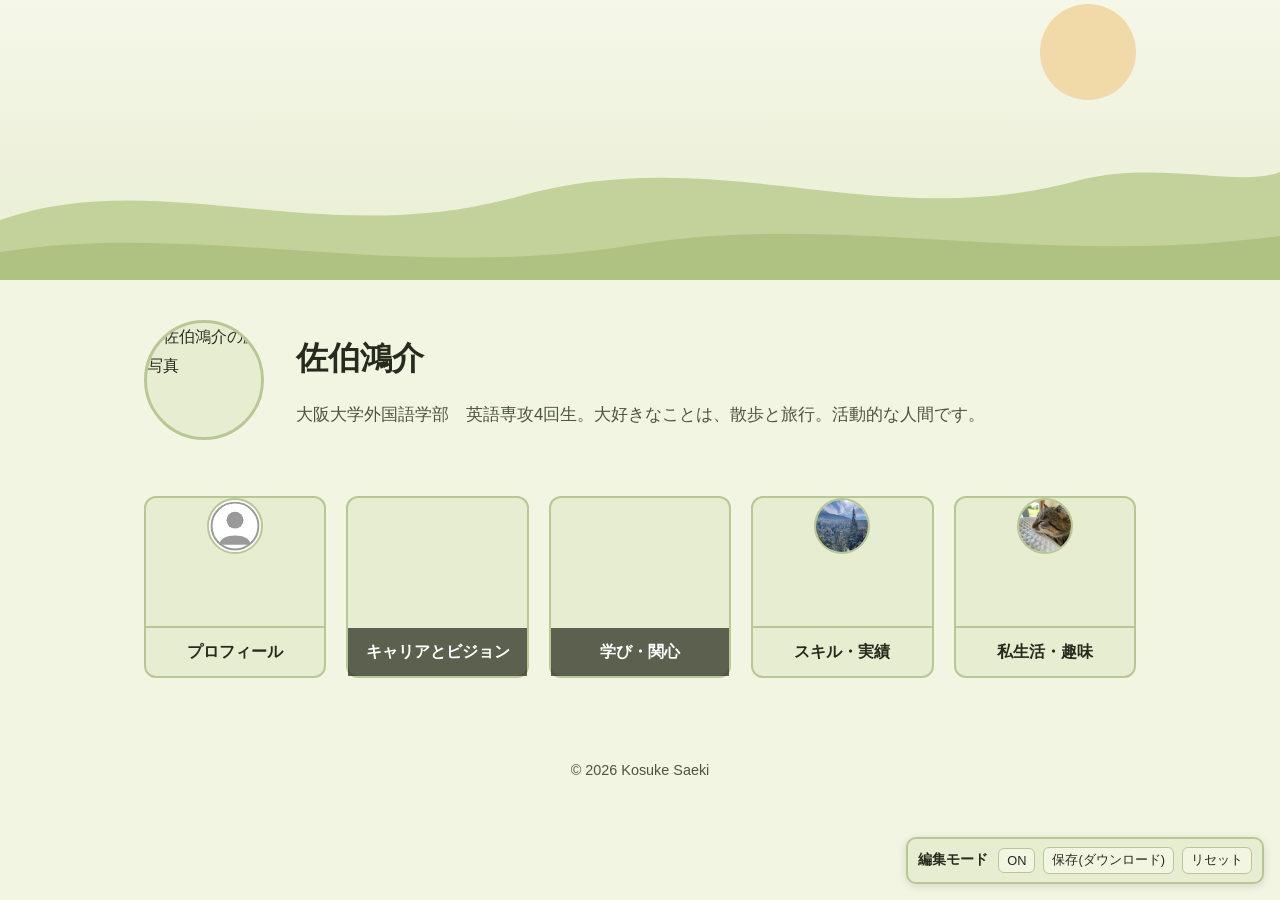
==== index.html @ b9dee9be "Replace nav card emoji with photo icons, redesign digest as circle chain - Profile, skills, and life" ====
<!doctype html>
<html lang="ja">
<head>
  <meta charset="UTF-8" />
  <meta name="viewport" content="width=device-width, initial-scale=1.0" />
  <meta name="robots" content="noindex, nofollow" />
  <title>佐伯鴻介 | Portfolio</title>
  <link rel="stylesheet" href="style.css" />
</head>
<body>
  <header class="banner">
    <img src="images/banner-placeholder.svg" alt="" />
  </header>

  <section class="profile-summary">
    <div class="profile-summary__photo">
      <img src="images/profile-icon.jpg" alt="佐伯鴻介の顔写真" />
    </div>
    <div class="profile-summary__text">
      <h1>佐伯鴻介</h1>
      <p>大阪大学外国語学部　英語専攻4回生。大好きなことは、散歩と旅行。活動的な人間です。</p>
    </div>
  </section>

  <nav class="nav-grid" aria-label="セクションナビゲーション">
    <a class="nav-card" href="profile.html">
      <img class="nav-card__icon-img" src="images/icon-profile.svg" alt="" aria-hidden="true" />
      <span class="nav-card__label">プロフィール</span>
    </a>
    <a class="nav-card nav-card--photo" href="career.html" style="background-image: url('images/career-thumb.jpg');">
      <span class="nav-card__label">キャリアとビジョン</span>
    </a>
    <a class="nav-card nav-card--photo" href="interests.html" style="background-image: url('images/interests-thumb.jpg');">
      <span class="nav-card__label">学び・関心</span>
    </a>
    <a class="nav-card" href="skills.html">
      <img class="nav-card__icon-img" src="images/icon-skills.jpg" alt="" aria-hidden="true" />
      <span class="nav-card__label">スキル・実績</span>
    </a>
    <a class="nav-card" href="life.html">
      <img class="nav-card__icon-img" src="images/icon-life.jpg" alt="" aria-hidden="true" />
      <span class="nav-card__label">私生活・趣味</span>
    </a>
  </nav>

  <footer>&copy; 2026 Kosuke Saeki</footer>
  <script src="edit-mode.js" defer></script>
</body>
</html>
---- style.css ----
:root {
  --color-bg: #f2f5e2;
  --color-card-bg: #e7edd0;
  --color-border: #b9c795;
  --color-text: #262b1d;
  --color-text-secondary: #4b5540;
  --color-accent: #b85c34;
  --color-accent-hover: #9a4b2a;
  --font-family: "Yu Gothic Medium", "Yu Gothic", "Noto Sans JP",
    "Hiragino Kaku Gothic ProN", Meiryo, sans-serif;
  --max-width: 1040px;
}

* {
  box-sizing: border-box;
}

body {
  margin: 0;
  background-color: var(--color-bg);
  color: var(--color-text);
  font-family: var(--font-family);
  font-size: 16px;
  line-height: 1.8;
}

a {
  color: var(--color-accent);
}

a:hover,
a:focus {
  color: var(--color-accent-hover);
}

img {
  max-width: 100%;
  display: block;
}

.container {
  max-width: var(--max-width);
  margin: 0 auto;
  padding: 0 24px;
}

/* ヘッダーバナー */
.banner {
  width: 100%;
  height: 280px;
  overflow: hidden;
}

.banner img {
  width: 100%;
  height: 100%;
  object-fit: cover;
}

/* 氏名・基本情報エリア */
.profile-summary {
  display: flex;
  align-items: center;
  gap: 32px;
  padding: 40px 24px;
  max-width: var(--max-width);
  margin: 0 auto;
}

.profile-summary__photo {
  flex: 0 0 auto;
  width: 120px;
  height: 120px;
  border-radius: 50%;
  overflow: hidden;
  border: 3px solid var(--color-border);
  background-color: var(--color-card-bg);
}

.profile-summary__photo img {
  width: 100%;
  height: 100%;
  object-fit: cover;
}

.profile-summary__text h1 {
  margin: 0 0 12px;
  font-size: 2rem;
}

.profile-summary__text p {
  margin: 0;
  color: var(--color-text-secondary);
  font-size: 1.05rem;
}

/* 5ブロックのナビゲーションカード */
.nav-grid {
  display: grid;
  grid-template-columns: repeat(5, 1fr);
  gap: 20px;
  padding: 16px 24px 56px;
  max-width: var(--max-width);
  margin: 0 auto;
}

.nav-card {
  display: flex;
  flex-direction: column;
  align-items: center;
  justify-content: center;
  aspect-ratio: 1 / 1;
  background-color: var(--color-card-bg);
  border: 2px solid var(--color-border);
  border-radius: 12px;
  text-decoration: none;
  color: var(--color-text);
  transition: border-color 0.2s ease, transform 0.2s ease;
}

.nav-card:hover,
.nav-card:focus {
  border-color: var(--color-accent);
  transform: translateY(-4px);
  color: var(--color-text);
}

.nav-card__icon {
  font-size: 2.4rem;
  margin-bottom: 12px;
}

.nav-card__icon-img {
  width: 56px;
  height: 56px;
  object-fit: cover;
  border-radius: 50%;
  border: 2px solid var(--color-border);
  margin-bottom: 12px;
  background-color: #fff;
}

.nav-card__label {
  width: 100%;
  text-align: center;
  padding: 10px 8px;
  font-size: 1rem;
  font-weight: 700;
  border-top: 2px solid var(--color-border);
  margin-top: auto;
}

.nav-card:hover .nav-card__label,
.nav-card:focus .nav-card__label {
  border-top-color: var(--color-accent);
}

.nav-card--photo {
  background-size: cover;
  background-position: center;
  justify-content: flex-end;
}

.nav-card--photo .nav-card__label {
  background-color: rgba(38, 43, 29, 0.72);
  color: #fff;
  border-top: none;
}

.nav-card--photo:hover,
.nav-card--photo:focus {
  border-color: var(--color-accent);
}

.nav-card--photo:hover .nav-card__label,
.nav-card--photo:focus .nav-card__label {
  background-color: var(--color-accent);
}

/* 詳細ページ内のセクション画像 */
.section-thumb {
  float: right;
  width: 260px;
  max-width: 40%;
  height: auto;
  margin: 0 0 20px 24px;
  border-radius: 12px;
  border: 2px solid var(--color-border);
  object-fit: cover;
}

.section-thumb--small {
  width: 160px;
}

.photo-digest {
  float: right;
  width: 260px;
  max-width: 50%;
  margin: 8px 0 28px 24px;
  display: flex;
  align-items: center;
  justify-content: center;
}

.photo-digest img {
  width: 62px;
  height: 62px;
  border-radius: 50%;
  object-fit: cover;
  border: 3px solid var(--color-bg);
  box-shadow: 0 0 0 2px var(--color-border);
  margin-left: -16px;
  position: relative;
}

.photo-digest img:first-child {
  margin-left: 0;
}

.photo-digest img:nth-child(odd) {
  transform: translateY(-10px);
}

.photo-digest img:nth-child(even) {
  transform: translateY(10px);
  z-index: 1;
}

@media (max-width: 600px) {
  .section-thumb {
    float: none;
    width: 100%;
    max-width: 320px;
    margin: 0 auto 20px;
  }

  .section-thumb--small {
    max-width: 160px;
  }

  .photo-digest {
    float: none;
    width: 100%;
    max-width: 280px;
    margin: 0 auto 20px;
  }
}

/* 詳細ページ共通 */
.page-header {
  padding: 24px;
  max-width: var(--max-width);
  margin: 0 auto;
}

.back-link {
  display: inline-block;
  margin-bottom: 16px;
  font-size: 0.95rem;
  text-decoration: none;
}

.page-header h1 {
  margin: 0 0 8px;
  font-size: 1.8rem;
}

.page-lead {
  color: var(--color-text-secondary);
}

.detail-section {
  max-width: var(--max-width);
  margin: 0 auto;
  padding: 0 24px 40px;
}

.detail-section h2 {
  font-size: 1.3rem;
  border-bottom: 2px solid var(--color-border);
  padding-bottom: 6px;
  margin-top: 40px;
}

.detail-section .placeholder-note {
  color: var(--color-text-secondary);
  font-style: normal;
}

.detail-section ul {
  margin: 0;
  padding-left: 1.4em;
}

.detail-section li {
  margin-bottom: 6px;
}

.photo-grid {
  display: grid;
  grid-template-columns: repeat(2, 1fr);
  gap: 16px;
  max-width: 480px;
}

.photo-grid img {
  width: 100%;
  aspect-ratio: 1 / 1;
  object-fit: cover;
  border-radius: 12px;
  border: 2px solid var(--color-border);
}

@media (max-width: 480px) {
  .photo-grid {
    grid-template-columns: 1fr;
    max-width: 260px;
  }
}

footer {
  text-align: center;
  padding: 24px;
  color: var(--color-text-secondary);
  font-size: 0.9rem;
}

/* レスポンシブ */
/* 編集モード */
.edit-mode-active [contenteditable="true"]:hover,
.edit-mode-active [contenteditable="true"]:focus {
  outline: 2px dashed var(--color-accent);
  outline-offset: 2px;
  background-color: rgba(184, 92, 52, 0.06);
}

.edit-panel {
  position: fixed;
  right: 16px;
  bottom: 16px;
  z-index: 1000;
  display: flex;
  align-items: center;
  gap: 8px;
  background-color: var(--color-card-bg);
  border: 2px solid var(--color-border);
  border-radius: 10px;
  padding: 8px 10px;
  font-size: 0.85rem;
  box-shadow: 0 2px 10px rgba(0, 0, 0, 0.12);
}

.edit-panel__label {
  font-weight: 700;
  color: var(--color-text);
  margin-right: 2px;
}

.edit-panel button {
  font-family: var(--font-family);
  font-size: 0.8rem;
  border: 1px solid var(--color-border);
  background-color: var(--color-bg);
  color: var(--color-text);
  border-radius: 6px;
  padding: 4px 8px;
  cursor: pointer;
}

.edit-panel button:hover {
  border-color: var(--color-accent);
  color: var(--color-accent);
}

@media (max-width: 900px) {
  .nav-grid {
    grid-template-columns: repeat(3, 1fr);
  }
}

@media (max-width: 600px) {
  .banner {
    height: 160px;
  }

  .profile-summary {
    flex-direction: column;
    text-align: center;
    gap: 16px;
    padding: 28px 20px;
  }

  .nav-grid {
    grid-template-columns: repeat(2, 1fr);
    padding: 8px 20px 40px;
  }

  .profile-summary__text h1 {
    font-size: 1.6rem;
  }
}
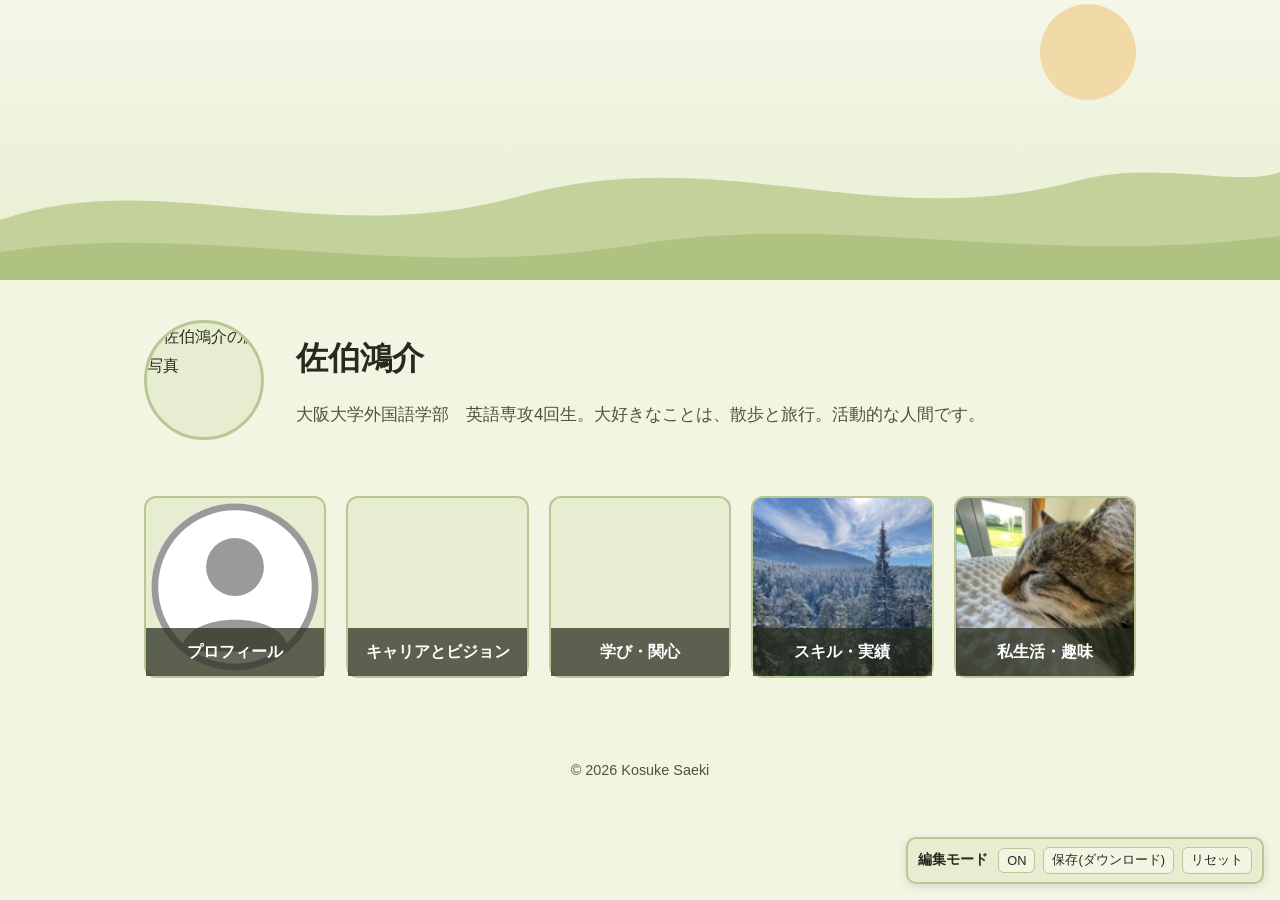
==== commit d947e8bb: "Unify all five nav cards to the same full-bleed photo card size Profile, skills, and life now use th" ====
--- a/index.html
+++ b/index.html
@@ -23,8 +23,7 @@
   </section>
 
   <nav class="nav-grid" aria-label="セクションナビゲーション">
-    <a class="nav-card" href="profile.html">
-      <img class="nav-card__icon-img" src="images/icon-profile.svg" alt="" aria-hidden="true" />
+    <a class="nav-card nav-card--photo" href="profile.html" style="background-image: url('images/icon-profile.svg');">
       <span class="nav-card__label">プロフィール</span>
     </a>
     <a class="nav-card nav-card--photo" href="career.html" style="background-image: url('images/career-thumb.jpg');">
@@ -33,12 +32,10 @@
     <a class="nav-card nav-card--photo" href="interests.html" style="background-image: url('images/interests-thumb.jpg');">
       <span class="nav-card__label">学び・関心</span>
     </a>
-    <a class="nav-card" href="skills.html">
-      <img class="nav-card__icon-img" src="images/icon-skills.jpg" alt="" aria-hidden="true" />
+    <a class="nav-card nav-card--photo" href="skills.html" style="background-image: url('images/icon-skills.jpg');">
       <span class="nav-card__label">スキル・実績</span>
     </a>
-    <a class="nav-card" href="life.html">
-      <img class="nav-card__icon-img" src="images/icon-life.jpg" alt="" aria-hidden="true" />
+    <a class="nav-card nav-card--photo" href="life.html" style="background-image: url('images/icon-life.jpg');">
       <span class="nav-card__label">私生活・趣味</span>
     </a>
   </nav>
--- a/style.css
+++ b/style.css
@@ -123,21 +123,6 @@
   border-color: var(--color-accent);
   transform: translateY(-4px);
   color: var(--color-text);
-}
-
-.nav-card__icon {
-  font-size: 2.4rem;
-  margin-bottom: 12px;
-}
-
-.nav-card__icon-img {
-  width: 56px;
-  height: 56px;
-  object-fit: cover;
-  border-radius: 50%;
-  border: 2px solid var(--color-border);
-  margin-bottom: 12px;
-  background-color: #fff;
 }
 
 .nav-card__label {
@@ -373,6 +358,35 @@
   color: var(--color-accent);
 }
 
+.edit-img-toolbar {
+  position: absolute;
+  z-index: 1001;
+  display: flex;
+  gap: 4px;
+  background-color: var(--color-card-bg);
+  border: 2px solid var(--color-accent);
+  border-radius: 8px;
+  padding: 4px;
+  box-shadow: 0 2px 10px rgba(0, 0, 0, 0.18);
+}
+
+.edit-img-toolbar button {
+  font-family: var(--font-family);
+  font-size: 0.85rem;
+  line-height: 1;
+  border: 1px solid var(--color-border);
+  background-color: var(--color-bg);
+  color: var(--color-text);
+  border-radius: 5px;
+  padding: 5px 7px;
+  cursor: pointer;
+}
+
+.edit-img-toolbar button:hover {
+  border-color: var(--color-accent);
+  color: var(--color-accent);
+}
+
 @media (max-width: 900px) {
   .nav-grid {
     grid-template-columns: repeat(3, 1fr);
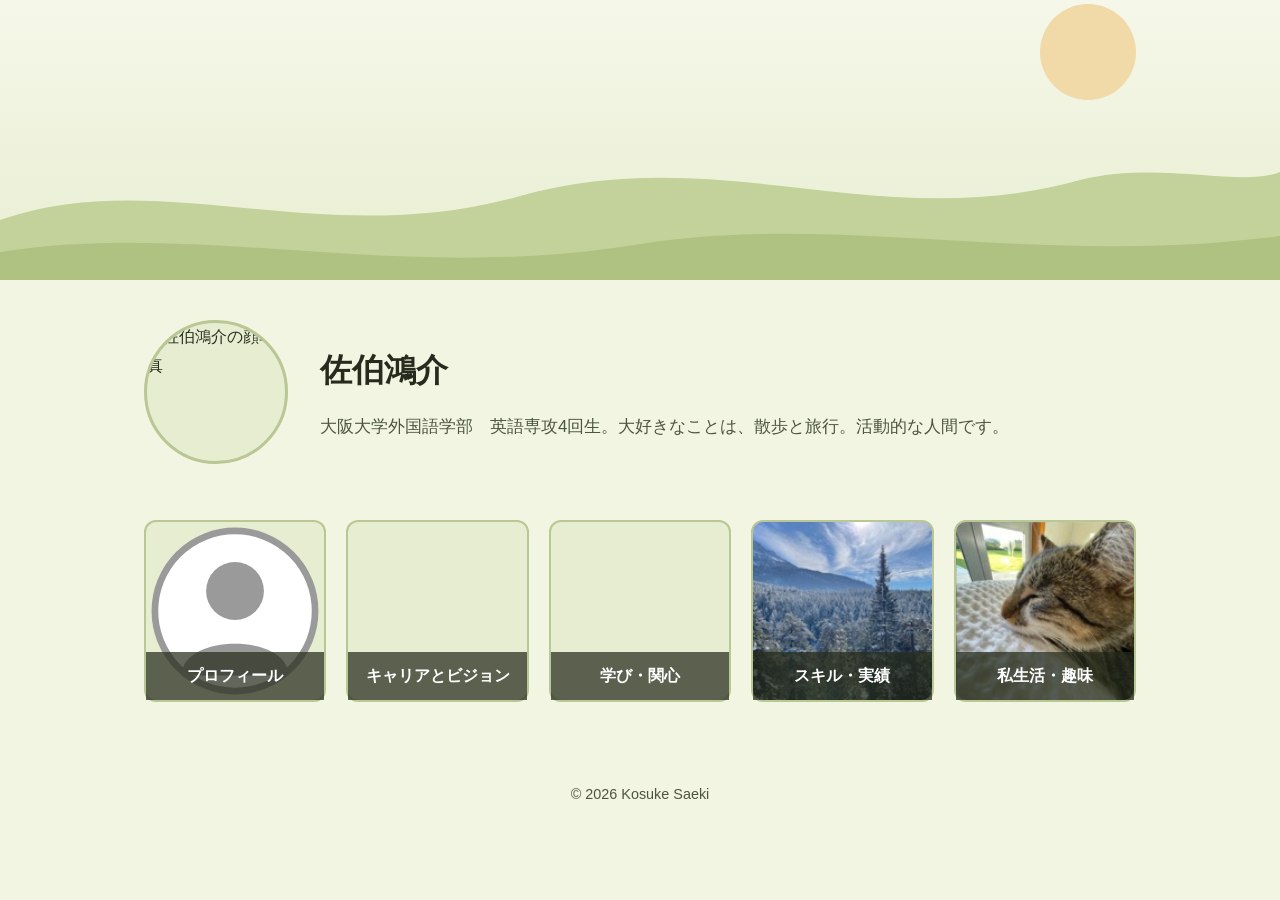
==== commit c228bcef: "Finalize for public launch: remove edit mode, fix mobile overflow - Delete edit-mode.js and remove i" ====
--- a/index.html
+++ b/index.html
@@ -41,6 +41,5 @@
   </nav>
 
   <footer>&copy; 2026 Kosuke Saeki</footer>
-  <script src="edit-mode.js" defer></script>
 </body>
 </html>
--- a/style.css
+++ b/style.css
@@ -69,8 +69,8 @@
 
 .profile-summary__photo {
   flex: 0 0 auto;
-  width: 120px;
-  height: 120px;
+  width: 144px;
+  height: 144px;
   border-radius: 50%;
   overflow: hidden;
   border: 3px solid var(--color-border);
@@ -180,22 +180,22 @@
 
 .photo-digest {
   float: right;
-  width: 260px;
-  max-width: 50%;
-  margin: 8px 0 28px 24px;
+  width: 820px;
+  max-width: 90%;
+  margin: -117px 0 28px 24px;
   display: flex;
   align-items: center;
   justify-content: center;
 }
 
 .photo-digest img {
-  width: 62px;
-  height: 62px;
+  width: 206px;
+  height: 206px;
   border-radius: 50%;
   object-fit: cover;
-  border: 3px solid var(--color-bg);
-  box-shadow: 0 0 0 2px var(--color-border);
-  margin-left: -16px;
+  border: 10px solid var(--color-bg);
+  box-shadow: 0 0 0 6px var(--color-border);
+  margin-left: -53px;
   position: relative;
 }
 
@@ -204,11 +204,11 @@
 }
 
 .photo-digest img:nth-child(odd) {
-  transform: translateY(-10px);
+  transform: translateY(-58px);
 }
 
 .photo-digest img:nth-child(even) {
-  transform: translateY(10px);
+  transform: translateY(58px);
   z-index: 1;
 }
 
@@ -227,8 +227,24 @@
   .photo-digest {
     float: none;
     width: 100%;
-    max-width: 280px;
-    margin: 0 auto 20px;
+    max-width: 480px;
+    margin: 20px auto 20px;
+  }
+
+  .photo-digest img {
+    width: 72px;
+    height: 72px;
+    border: 4px solid var(--color-bg);
+    box-shadow: 0 0 0 2px var(--color-border);
+    margin-left: -19px;
+  }
+
+  .photo-digest img:nth-child(odd) {
+    transform: translateY(-20px);
+  }
+
+  .photo-digest img:nth-child(even) {
+    transform: translateY(20px);
   }
 }
 
@@ -312,81 +328,6 @@
 }
 
 /* レスポンシブ */
-/* 編集モード */
-.edit-mode-active [contenteditable="true"]:hover,
-.edit-mode-active [contenteditable="true"]:focus {
-  outline: 2px dashed var(--color-accent);
-  outline-offset: 2px;
-  background-color: rgba(184, 92, 52, 0.06);
-}
-
-.edit-panel {
-  position: fixed;
-  right: 16px;
-  bottom: 16px;
-  z-index: 1000;
-  display: flex;
-  align-items: center;
-  gap: 8px;
-  background-color: var(--color-card-bg);
-  border: 2px solid var(--color-border);
-  border-radius: 10px;
-  padding: 8px 10px;
-  font-size: 0.85rem;
-  box-shadow: 0 2px 10px rgba(0, 0, 0, 0.12);
-}
-
-.edit-panel__label {
-  font-weight: 700;
-  color: var(--color-text);
-  margin-right: 2px;
-}
-
-.edit-panel button {
-  font-family: var(--font-family);
-  font-size: 0.8rem;
-  border: 1px solid var(--color-border);
-  background-color: var(--color-bg);
-  color: var(--color-text);
-  border-radius: 6px;
-  padding: 4px 8px;
-  cursor: pointer;
-}
-
-.edit-panel button:hover {
-  border-color: var(--color-accent);
-  color: var(--color-accent);
-}
-
-.edit-img-toolbar {
-  position: absolute;
-  z-index: 1001;
-  display: flex;
-  gap: 4px;
-  background-color: var(--color-card-bg);
-  border: 2px solid var(--color-accent);
-  border-radius: 8px;
-  padding: 4px;
-  box-shadow: 0 2px 10px rgba(0, 0, 0, 0.18);
-}
-
-.edit-img-toolbar button {
-  font-family: var(--font-family);
-  font-size: 0.85rem;
-  line-height: 1;
-  border: 1px solid var(--color-border);
-  background-color: var(--color-bg);
-  color: var(--color-text);
-  border-radius: 5px;
-  padding: 5px 7px;
-  cursor: pointer;
-}
-
-.edit-img-toolbar button:hover {
-  border-color: var(--color-accent);
-  color: var(--color-accent);
-}
-
 @media (max-width: 900px) {
   .nav-grid {
     grid-template-columns: repeat(3, 1fr);
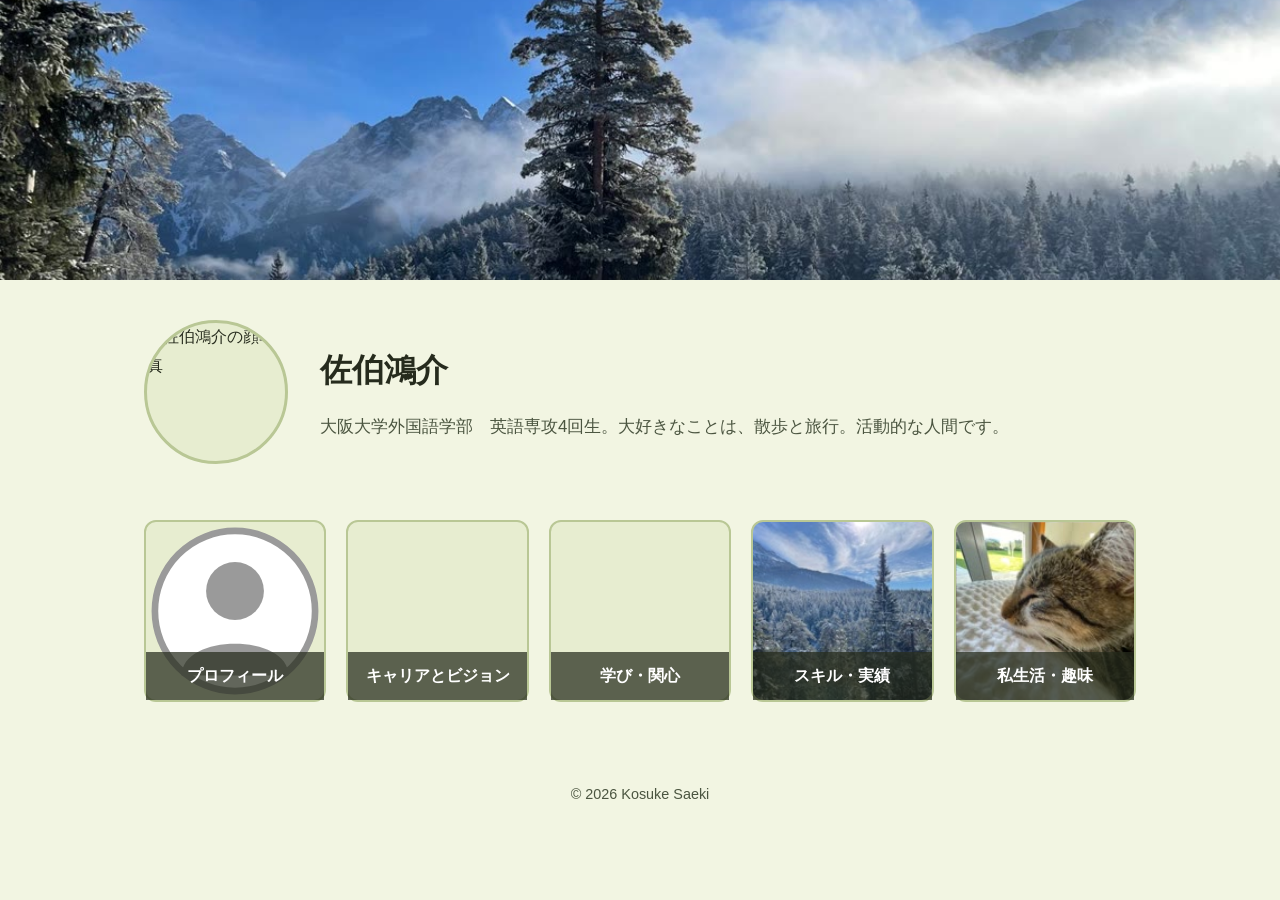
==== commit e6f02293: "Replace top banner photo, move backpacking photos to a dedicated gallery - Set the header banner to " ====
--- a/index.html
+++ b/index.html
@@ -9,7 +9,7 @@
 </head>
 <body>
   <header class="banner">
-    <img src="images/banner-placeholder.svg" alt="" />
+    <img src="images/banner.jpg" alt="" />
   </header>
 
   <section class="profile-summary">
--- a/style.css
+++ b/style.css
@@ -178,38 +178,17 @@
   width: 160px;
 }
 
-.photo-digest {
-  float: right;
-  width: 820px;
-  max-width: 90%;
-  margin: -117px 0 28px 24px;
+.photo-gallery {
   display: flex;
-  align-items: center;
-  justify-content: center;
-}
-
-.photo-digest img {
-  width: 206px;
-  height: 206px;
-  border-radius: 50%;
-  object-fit: cover;
-  border: 10px solid var(--color-bg);
-  box-shadow: 0 0 0 6px var(--color-border);
-  margin-left: -53px;
-  position: relative;
-}
-
-.photo-digest img:first-child {
-  margin-left: 0;
-}
-
-.photo-digest img:nth-child(odd) {
-  transform: translateY(-58px);
-}
-
-.photo-digest img:nth-child(even) {
-  transform: translateY(58px);
-  z-index: 1;
+  flex-direction: column;
+  gap: 24px;
+}
+
+.photo-gallery img {
+  width: 100%;
+  max-width: 640px;
+  border-radius: 12px;
+  border: 2px solid var(--color-border);
 }
 
 @media (max-width: 600px) {
@@ -223,29 +202,6 @@
   .section-thumb--small {
     max-width: 160px;
   }
-
-  .photo-digest {
-    float: none;
-    width: 100%;
-    max-width: 480px;
-    margin: 20px auto 20px;
-  }
-
-  .photo-digest img {
-    width: 72px;
-    height: 72px;
-    border: 4px solid var(--color-bg);
-    box-shadow: 0 0 0 2px var(--color-border);
-    margin-left: -19px;
-  }
-
-  .photo-digest img:nth-child(odd) {
-    transform: translateY(-20px);
-  }
-
-  .photo-digest img:nth-child(even) {
-    transform: translateY(20px);
-  }
 }
 
 /* 詳細ページ共通 */
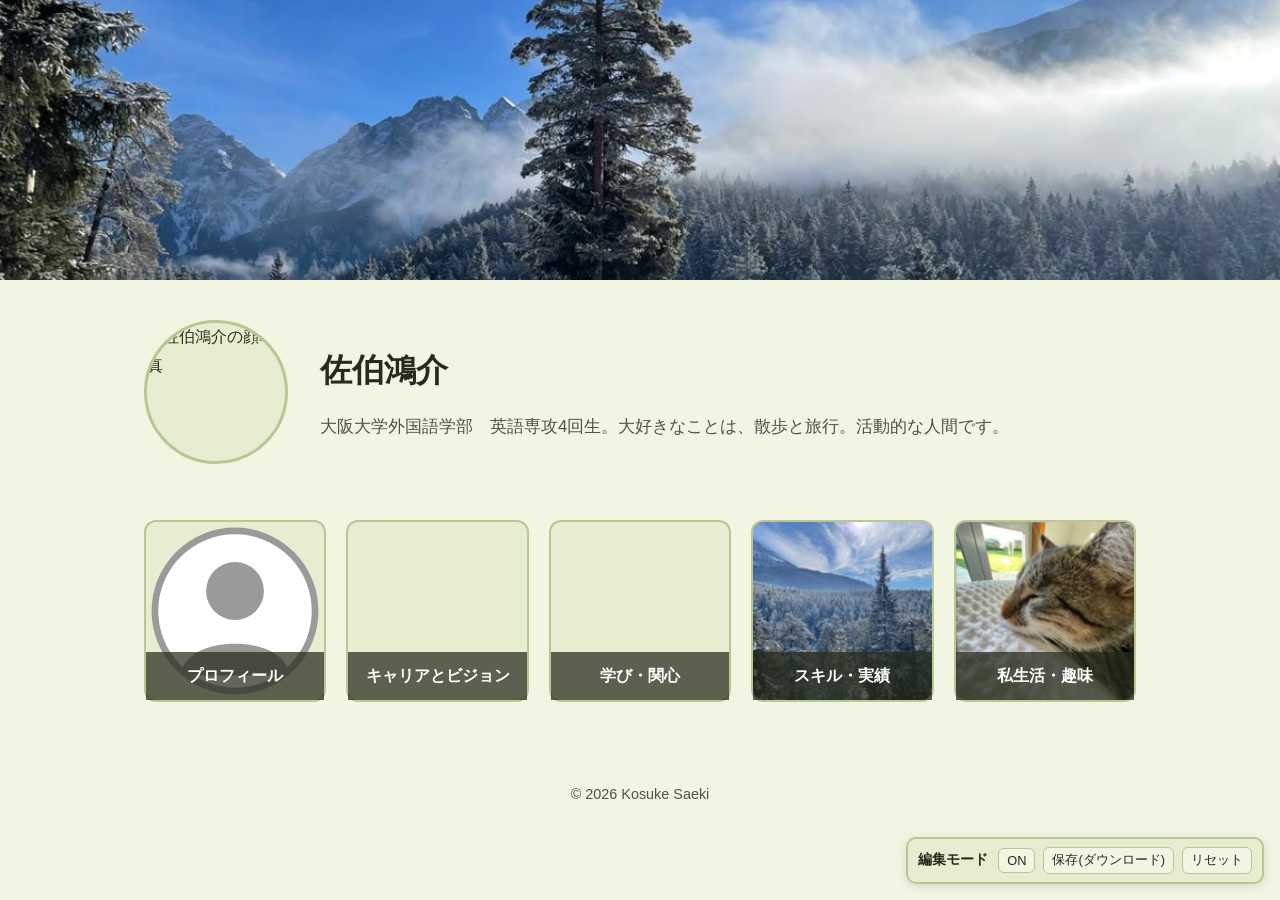
==== commit debb1a65: "Re-enable text editing across all seven pages Restore edit-mode.js and its script include on every p" ====
--- a/index.html
+++ b/index.html
@@ -41,5 +41,6 @@
   </nav>
 
   <footer>&copy; 2026 Kosuke Saeki</footer>
+  <script src="edit-mode.js" defer></script>
 </body>
 </html>
--- a/style.css
+++ b/style.css
@@ -181,14 +181,25 @@
 .photo-gallery {
   display: flex;
   flex-direction: column;
-  gap: 24px;
+  gap: 32px;
+}
+
+.photo-gallery figure {
+  margin: 0;
+  max-width: 640px;
 }
 
 .photo-gallery img {
   width: 100%;
-  max-width: 640px;
+  display: block;
   border-radius: 12px;
   border: 2px solid var(--color-border);
+}
+
+.photo-gallery figcaption {
+  margin-top: 10px;
+  color: var(--color-text-secondary);
+  font-size: 0.95rem;
 }
 
 @media (max-width: 600px) {
@@ -283,6 +294,88 @@
   font-size: 0.9rem;
 }
 
+/* 編集モード */
+.edit-mode-active [contenteditable="true"]:hover,
+.edit-mode-active [contenteditable="true"]:focus {
+  outline: 2px dashed var(--color-accent);
+  outline-offset: 2px;
+  background-color: rgba(184, 92, 52, 0.06);
+}
+
+.edit-panel {
+  position: fixed;
+  right: 16px;
+  bottom: 16px;
+  z-index: 1000;
+  display: flex;
+  align-items: center;
+  gap: 8px;
+  background-color: var(--color-card-bg);
+  border: 2px solid var(--color-border);
+  border-radius: 10px;
+  padding: 8px 10px;
+  font-size: 0.85rem;
+  box-shadow: 0 2px 10px rgba(0, 0, 0, 0.12);
+}
+
+.edit-panel__label {
+  font-weight: 700;
+  color: var(--color-text);
+  margin-right: 2px;
+}
+
+.edit-panel button {
+  font-family: var(--font-family);
+  font-size: 0.8rem;
+  border: 1px solid var(--color-border);
+  background-color: var(--color-bg);
+  color: var(--color-text);
+  border-radius: 6px;
+  padding: 4px 8px;
+  cursor: pointer;
+}
+
+.edit-panel button:hover {
+  border-color: var(--color-accent);
+  color: var(--color-accent);
+}
+
+.edit-img-dragging {
+  cursor: grabbing !important;
+  opacity: 0.85;
+  outline: 2px dashed var(--color-accent);
+  outline-offset: 2px;
+}
+
+.edit-img-toolbar {
+  position: absolute;
+  z-index: 1001;
+  display: flex;
+  gap: 4px;
+  background-color: var(--color-card-bg);
+  border: 2px solid var(--color-accent);
+  border-radius: 8px;
+  padding: 4px;
+  box-shadow: 0 2px 10px rgba(0, 0, 0, 0.18);
+}
+
+.edit-img-toolbar button {
+  font-family: var(--font-family);
+  font-size: 0.85rem;
+  line-height: 1;
+  border: 1px solid var(--color-border);
+  background-color: var(--color-bg);
+  color: var(--color-text);
+  border-radius: 5px;
+  padding: 5px 7px;
+  cursor: pointer;
+}
+
+.edit-img-toolbar button:hover {
+  border-color: var(--color-accent);
+  color: var(--color-accent);
+}
+
 /* レスポンシブ */
 @media (max-width: 900px) {
   .nav-grid {
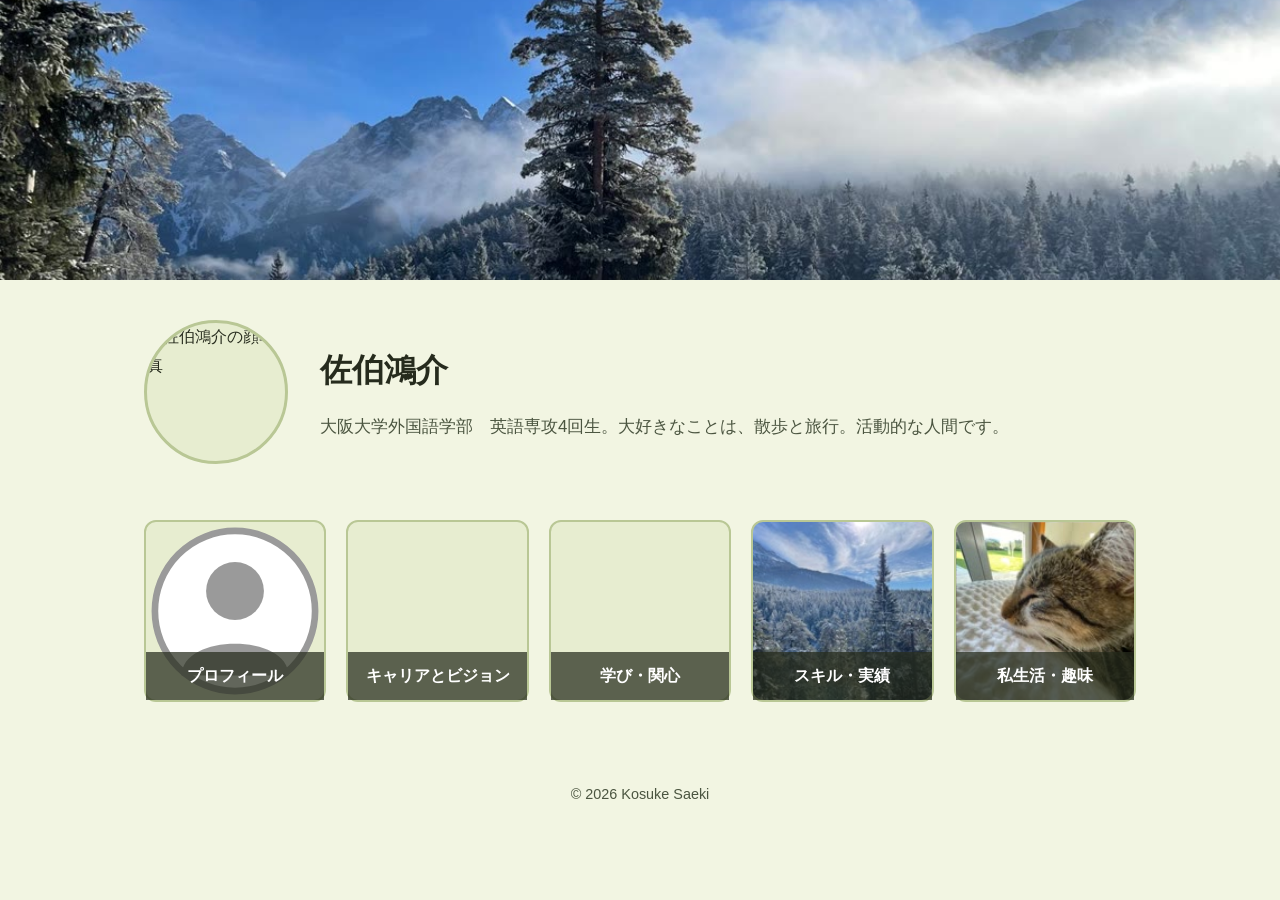
==== commit 25f5d2df: "Lock the site for public launch: remove edit mode from all pages Verified the user's edit-panel expo" ====
--- a/index.html
+++ b/index.html
@@ -41,6 +41,5 @@
   </nav>
 
   <footer>&copy; 2026 Kosuke Saeki</footer>
-  <script src="edit-mode.js" defer></script>
 </body>
 </html>
--- a/style.css
+++ b/style.css
@@ -294,87 +294,6 @@
   font-size: 0.9rem;
 }
 
-/* 編集モード */
-.edit-mode-active [contenteditable="true"]:hover,
-.edit-mode-active [contenteditable="true"]:focus {
-  outline: 2px dashed var(--color-accent);
-  outline-offset: 2px;
-  background-color: rgba(184, 92, 52, 0.06);
-}
-
-.edit-panel {
-  position: fixed;
-  right: 16px;
-  bottom: 16px;
-  z-index: 1000;
-  display: flex;
-  align-items: center;
-  gap: 8px;
-  background-color: var(--color-card-bg);
-  border: 2px solid var(--color-border);
-  border-radius: 10px;
-  padding: 8px 10px;
-  font-size: 0.85rem;
-  box-shadow: 0 2px 10px rgba(0, 0, 0, 0.12);
-}
-
-.edit-panel__label {
-  font-weight: 700;
-  color: var(--color-text);
-  margin-right: 2px;
-}
-
-.edit-panel button {
-  font-family: var(--font-family);
-  font-size: 0.8rem;
-  border: 1px solid var(--color-border);
-  background-color: var(--color-bg);
-  color: var(--color-text);
-  border-radius: 6px;
-  padding: 4px 8px;
-  cursor: pointer;
-}
-
-.edit-panel button:hover {
-  border-color: var(--color-accent);
-  color: var(--color-accent);
-}
-
-.edit-img-dragging {
-  cursor: grabbing !important;
-  opacity: 0.85;
-  outline: 2px dashed var(--color-accent);
-  outline-offset: 2px;
-}
-
-.edit-img-toolbar {
-  position: absolute;
-  z-index: 1001;
-  display: flex;
-  gap: 4px;
-  background-color: var(--color-card-bg);
-  border: 2px solid var(--color-accent);
-  border-radius: 8px;
-  padding: 4px;
-  box-shadow: 0 2px 10px rgba(0, 0, 0, 0.18);
-}
-
-.edit-img-toolbar button {
-  font-family: var(--font-family);
-  font-size: 0.85rem;
-  line-height: 1;
-  border: 1px solid var(--color-border);
-  background-color: var(--color-bg);
-  color: var(--color-text);
-  border-radius: 5px;
-  padding: 5px 7px;
-  cursor: pointer;
-}
-
-.edit-img-toolbar button:hover {
-  border-color: var(--color-accent);
-  color: var(--color-accent);
-}
 
 /* レスポンシブ */
 @media (max-width: 900px) {
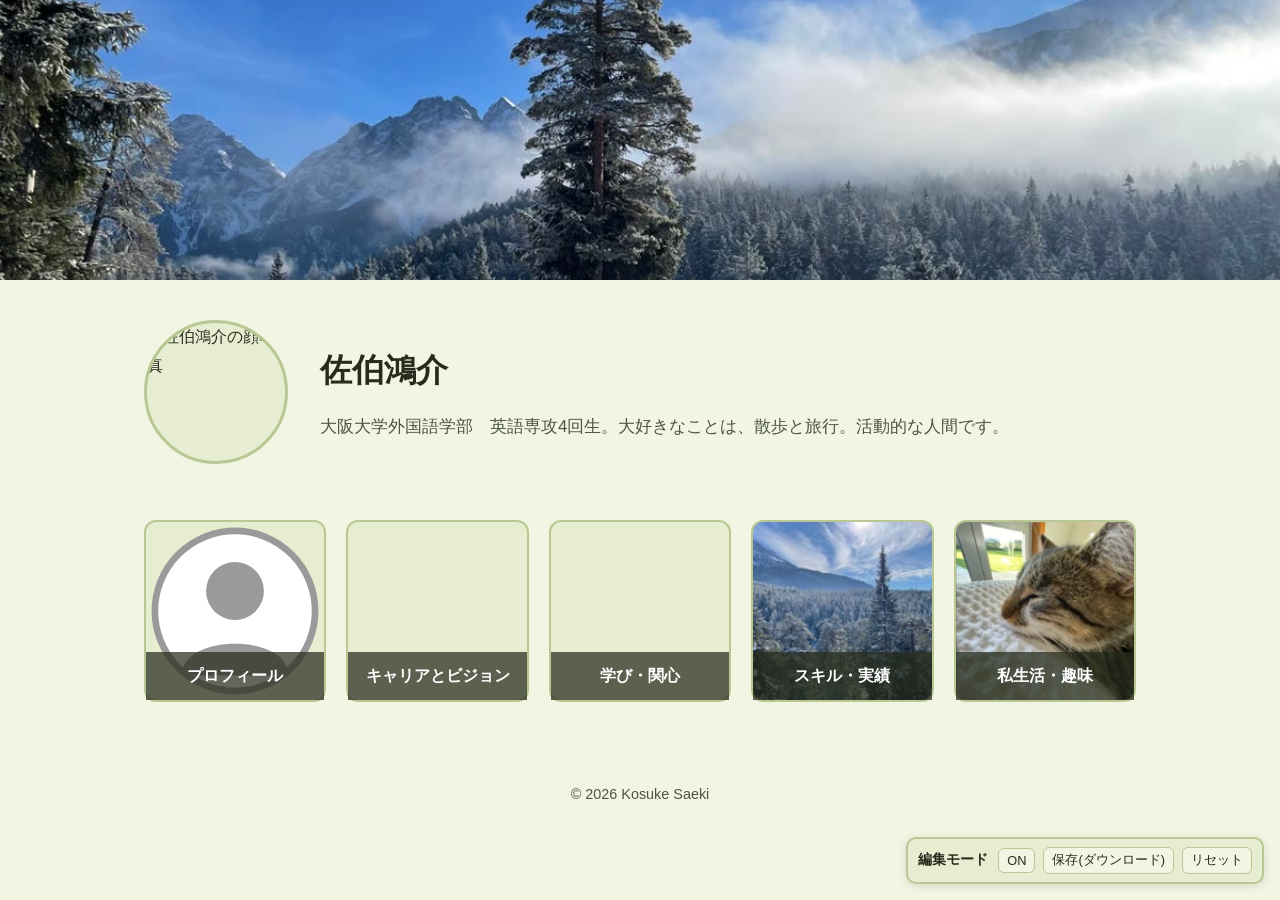
==== commit 715dba88: "Re-enable text and image editing across all seven pages Restore edit-mode.js and its script include " ====
--- a/index.html
+++ b/index.html
@@ -41,5 +41,6 @@
   </nav>
 
   <footer>&copy; 2026 Kosuke Saeki</footer>
+  <script src="edit-mode.js" defer></script>
 </body>
 </html>
--- a/style.css
+++ b/style.css
@@ -294,6 +294,87 @@
   font-size: 0.9rem;
 }
 
+/* 編集モード */
+.edit-mode-active [contenteditable="true"]:hover,
+.edit-mode-active [contenteditable="true"]:focus {
+  outline: 2px dashed var(--color-accent);
+  outline-offset: 2px;
+  background-color: rgba(184, 92, 52, 0.06);
+}
+
+.edit-panel {
+  position: fixed;
+  right: 16px;
+  bottom: 16px;
+  z-index: 1000;
+  display: flex;
+  align-items: center;
+  gap: 8px;
+  background-color: var(--color-card-bg);
+  border: 2px solid var(--color-border);
+  border-radius: 10px;
+  padding: 8px 10px;
+  font-size: 0.85rem;
+  box-shadow: 0 2px 10px rgba(0, 0, 0, 0.12);
+}
+
+.edit-panel__label {
+  font-weight: 700;
+  color: var(--color-text);
+  margin-right: 2px;
+}
+
+.edit-panel button {
+  font-family: var(--font-family);
+  font-size: 0.8rem;
+  border: 1px solid var(--color-border);
+  background-color: var(--color-bg);
+  color: var(--color-text);
+  border-radius: 6px;
+  padding: 4px 8px;
+  cursor: pointer;
+}
+
+.edit-panel button:hover {
+  border-color: var(--color-accent);
+  color: var(--color-accent);
+}
+
+.edit-img-dragging {
+  cursor: grabbing !important;
+  opacity: 0.85;
+  outline: 2px dashed var(--color-accent);
+  outline-offset: 2px;
+}
+
+.edit-img-toolbar {
+  position: absolute;
+  z-index: 1001;
+  display: flex;
+  gap: 4px;
+  background-color: var(--color-card-bg);
+  border: 2px solid var(--color-accent);
+  border-radius: 8px;
+  padding: 4px;
+  box-shadow: 0 2px 10px rgba(0, 0, 0, 0.18);
+}
+
+.edit-img-toolbar button {
+  font-family: var(--font-family);
+  font-size: 0.85rem;
+  line-height: 1;
+  border: 1px solid var(--color-border);
+  background-color: var(--color-bg);
+  color: var(--color-text);
+  border-radius: 5px;
+  padding: 5px 7px;
+  cursor: pointer;
+}
+
+.edit-img-toolbar button:hover {
+  border-color: var(--color-accent);
+  color: var(--color-accent);
+}
 
 /* レスポンシブ */
 @media (max-width: 900px) {
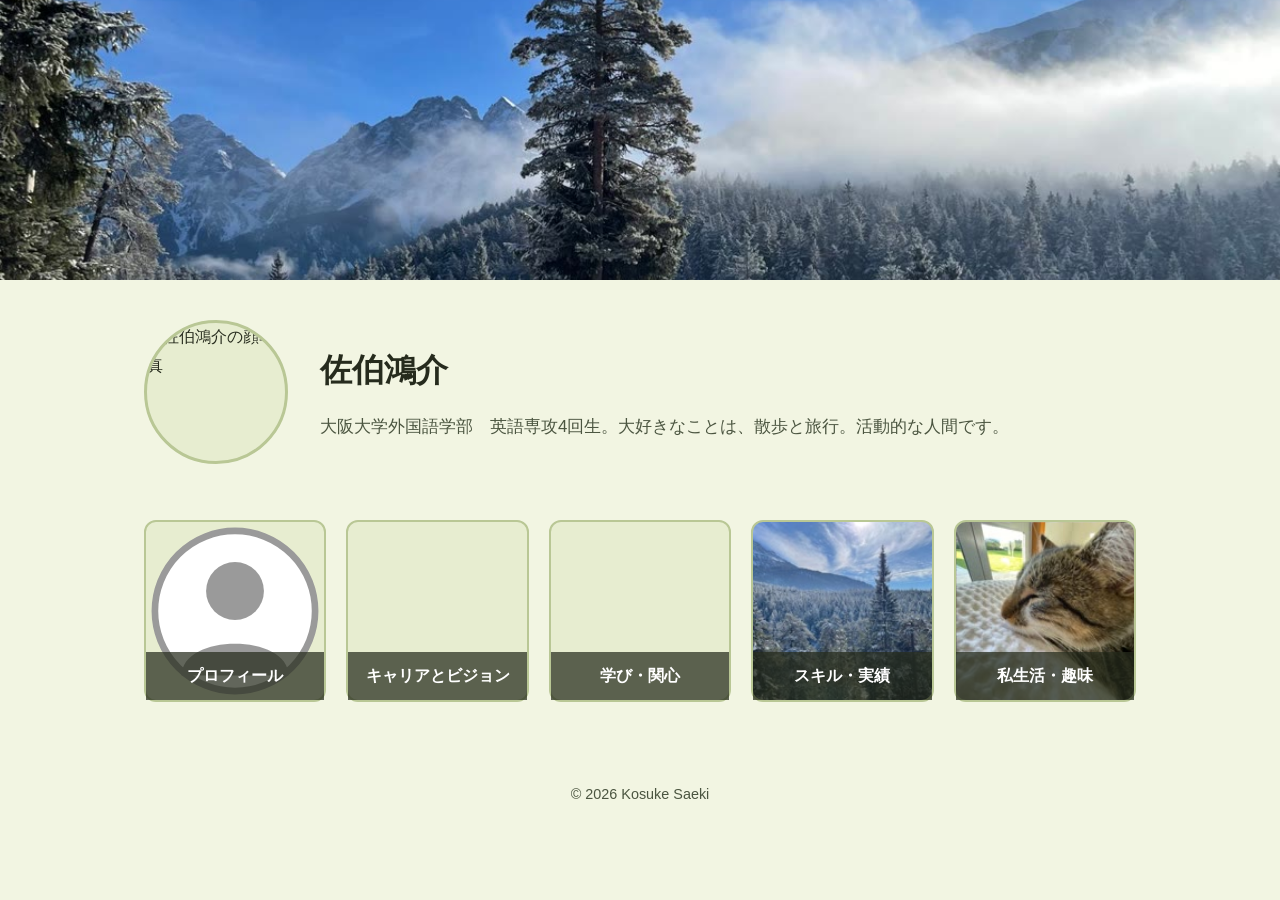
==== commit 10d7cdca: "Apply in-browser edits (profile, career, skills, life) and lock the site Read the edits saved to the" ====
--- a/index.html
+++ b/index.html
@@ -41,6 +41,5 @@
   </nav>
 
   <footer>&copy; 2026 Kosuke Saeki</footer>
-  <script src="edit-mode.js" defer></script>
 </body>
 </html>
--- a/style.css
+++ b/style.css
@@ -294,87 +294,6 @@
   font-size: 0.9rem;
 }
 
-/* 編集モード */
-.edit-mode-active [contenteditable="true"]:hover,
-.edit-mode-active [contenteditable="true"]:focus {
-  outline: 2px dashed var(--color-accent);
-  outline-offset: 2px;
-  background-color: rgba(184, 92, 52, 0.06);
-}
-
-.edit-panel {
-  position: fixed;
-  right: 16px;
-  bottom: 16px;
-  z-index: 1000;
-  display: flex;
-  align-items: center;
-  gap: 8px;
-  background-color: var(--color-card-bg);
-  border: 2px solid var(--color-border);
-  border-radius: 10px;
-  padding: 8px 10px;
-  font-size: 0.85rem;
-  box-shadow: 0 2px 10px rgba(0, 0, 0, 0.12);
-}
-
-.edit-panel__label {
-  font-weight: 700;
-  color: var(--color-text);
-  margin-right: 2px;
-}
-
-.edit-panel button {
-  font-family: var(--font-family);
-  font-size: 0.8rem;
-  border: 1px solid var(--color-border);
-  background-color: var(--color-bg);
-  color: var(--color-text);
-  border-radius: 6px;
-  padding: 4px 8px;
-  cursor: pointer;
-}
-
-.edit-panel button:hover {
-  border-color: var(--color-accent);
-  color: var(--color-accent);
-}
-
-.edit-img-dragging {
-  cursor: grabbing !important;
-  opacity: 0.85;
-  outline: 2px dashed var(--color-accent);
-  outline-offset: 2px;
-}
-
-.edit-img-toolbar {
-  position: absolute;
-  z-index: 1001;
-  display: flex;
-  gap: 4px;
-  background-color: var(--color-card-bg);
-  border: 2px solid var(--color-accent);
-  border-radius: 8px;
-  padding: 4px;
-  box-shadow: 0 2px 10px rgba(0, 0, 0, 0.18);
-}
-
-.edit-img-toolbar button {
-  font-family: var(--font-family);
-  font-size: 0.85rem;
-  line-height: 1;
-  border: 1px solid var(--color-border);
-  background-color: var(--color-bg);
-  color: var(--color-text);
-  border-radius: 5px;
-  padding: 5px 7px;
-  cursor: pointer;
-}
-
-.edit-img-toolbar button:hover {
-  border-color: var(--color-accent);
-  color: var(--color-accent);
-}
 
 /* レスポンシブ */
 @media (max-width: 900px) {
